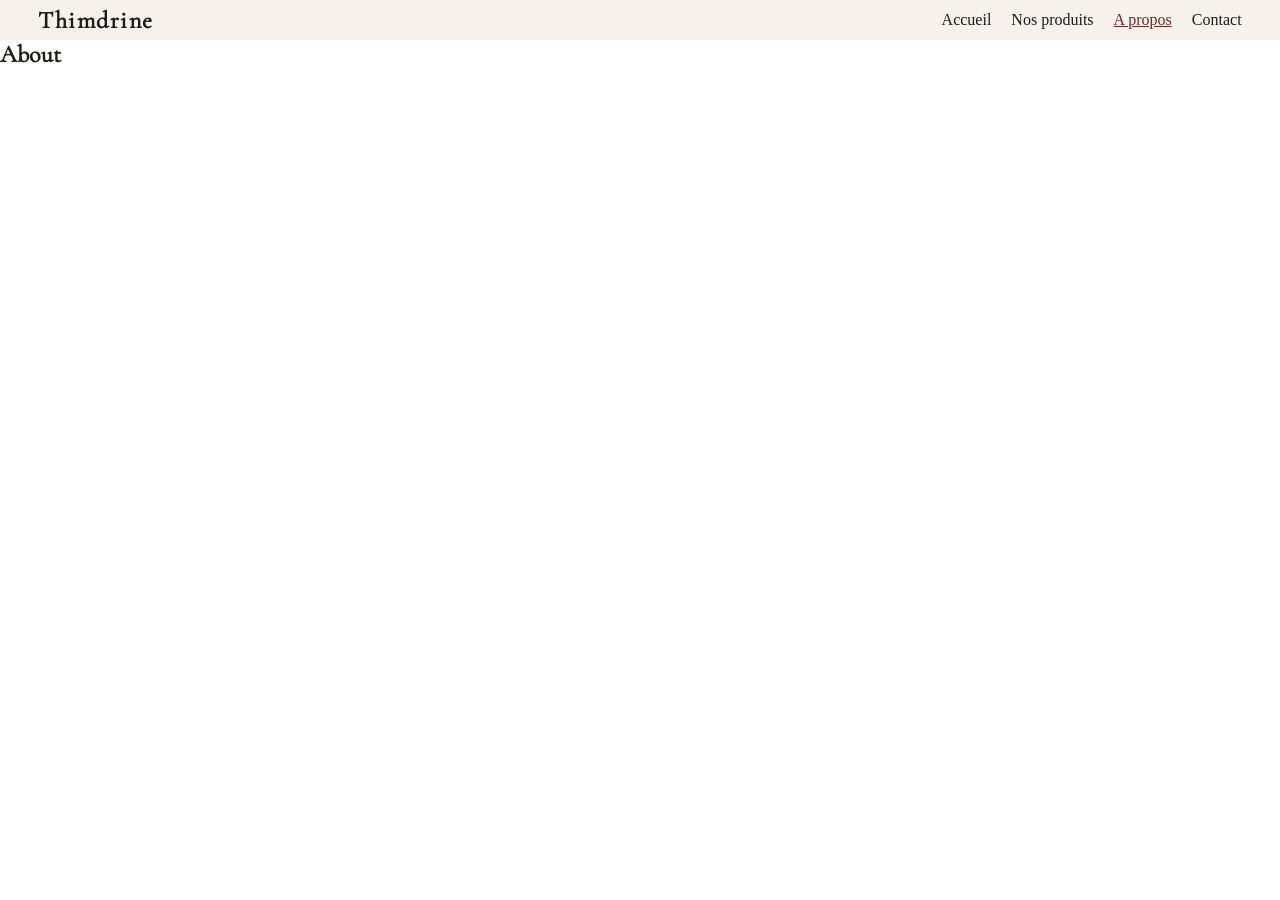
==== about/index.html @ e423322b "finish navigation" ====
<!DOCTYPE html>
<html lang="en">
<head>
    <meta charset="UTF-8">
    <meta name="viewport" content="width=device-width, initial-scale=1.0">
    <title>Thimdrine Coperative Depuis 1988.</title>
    <!-- global css-->
    <link rel="stylesheet" href="../css/global.css">

    <!-- shared css -->
    <link rel="stylesheet" href="../css/components/01-navbar.css">
    
    <!-- links css -->
</head>
<body>
    <header>
        <h2>Thimdrine</h2>
        <div class="links">
            <a class="link" href="/">Accueil</a>
            <a class="link" href="/products">Nos produits</a>
            <a class="link focused" href="/about">A propos</a>
            <a class="link" href="/contact">Contact</a>
        </div>
    </header>
    <main>
        <h2>About</h2>
    </main>
    <footer></footer>
</body>
</html>
---- css/global.css ----
@font-face {
  font-family: 'Cormorant Garamond';
  src: url('../assets/fonts/Cormorant_Garamond/CormorantGaramond-VariableFont_wght.ttf') format('truetype');
  font-weight: 400;
  font-style: normal;
  font-display: swap;
}

@font-face {
  font-family: 'Inter';
  src: url('../assets/fonts/Inter/Inter-VariableFont_opsz\,wght.ttf') format('truetype');
  font-weight: 700;
  font-style: normal;
  font-display: swap;
}

:root {
    --couleur-laine: #F6F2EB;
    --couleur-lie-de-vin: #6B2A28;
    --couleur-sauge: #8A9A7B;
    --couleur-terracotta: #B5603E;
    --couleur-nuit: #1F1B17;
    --couleur-taupe: #7A6F63;
    --couleur-filet: #D9D0C2;
    --couleur-avoine: #EDE6DA;
    --font-clean: 'Cormorant Garamond', serif;
    --font-normal: 'Inter', sans-serif;
}

* {
    box-sizing: border-box;
    margin: 0;
    padding: 0;
}

h1, h2, h3 {
    color: var(--couleur-nuit);
    font-family: var(--font-clean);
}

a {
    color: var(--couleur-nuit);
    text-decoration: none;
    transition: 0.2s ease;
}

a:hover {
    color: var(--couleur-lie-de-vin);
}

.button-filled {
    background: var(--couleur-lie-de-vin);
    color: var(--couleur-laine);
    font-family: var(--font-clean);
    font-weight: 100;
    text-transform: uppercase;
    border: none;
    letter-spacing: 2.5px;
    border: 1px solid var(--couleur-lie-de-vin);
    transition: all 0.2s linear;
}

.button-filled:hover {
    background: transparent;
    color: var(--couleur-lie-de-vin);
    font-weight: 800;
    border: 1px var(--couleur-lie-de-vin) solid;
    cursor: pointer;
}

.button-non-filled {
    background: transparent;
    color: var(--couleur-lie-de-vin);
    font-family: var(--font-clean);
    font-weight: 100;
    text-transform: uppercase;
    border: none;
    font-weight: 800;
    border: 1px var(--couleur-lie-de-vin) solid;
    letter-spacing: 2.5px;
    transition: all 0.2s linear;
}

.button-non-filled:hover {
    background: var(--couleur-lie-de-vin);
    color: var(--couleur-laine);
    font-weight: 100;
    cursor: pointer;
}

.button-a {
    background-color: transparent;
    text-decoration: underline;
    color: var(--couleur-lie-de-vin);
    font-family: var(--font-clean);
    font-weight: 100;
    text-transform: uppercase;
    border: none;
    font-weight: 800;
    letter-spacing: 2.5px;
    border: 1px transparent solid;
    transition: all 0.2s linear;
}

.button-a::after {
    content: " →";
}

.button-a:hover {
    cursor: pointer;
    letter-spacing: 1px;
    border: 1px var(--couleur-lie-de-vin) solid;
}
---- css/components/01-navbar.css ----
header {
    background: var(--couleur-laine);
    width: 100%;
    display: flex;
    align-items: center;
    justify-content: space-between;
    padding-inline: 3%;
    height: 40px;
    position: sticky;
    top: 0;
    z-index: 100;
}

header h2 {
    letter-spacing: 1.5px;
    transition: all 0.2s ease;
}

header h2:hover {
    color: var(--couleur-lie-de-vin);
    text-decoration: underline;
    letter-spacing: 1.5px;
    cursor: pointer;
}

header .links {
    display: flex;
    align-items: center;
    width: 300px;
    justify-content: space-between;
}

header .links .link:hover {
    color: var(--couleur-lie-de-vin);
    text-decoration: underline;
}

header .links .focused {
    color: var(--couleur-lie-de-vin);
    text-decoration: underline;
}
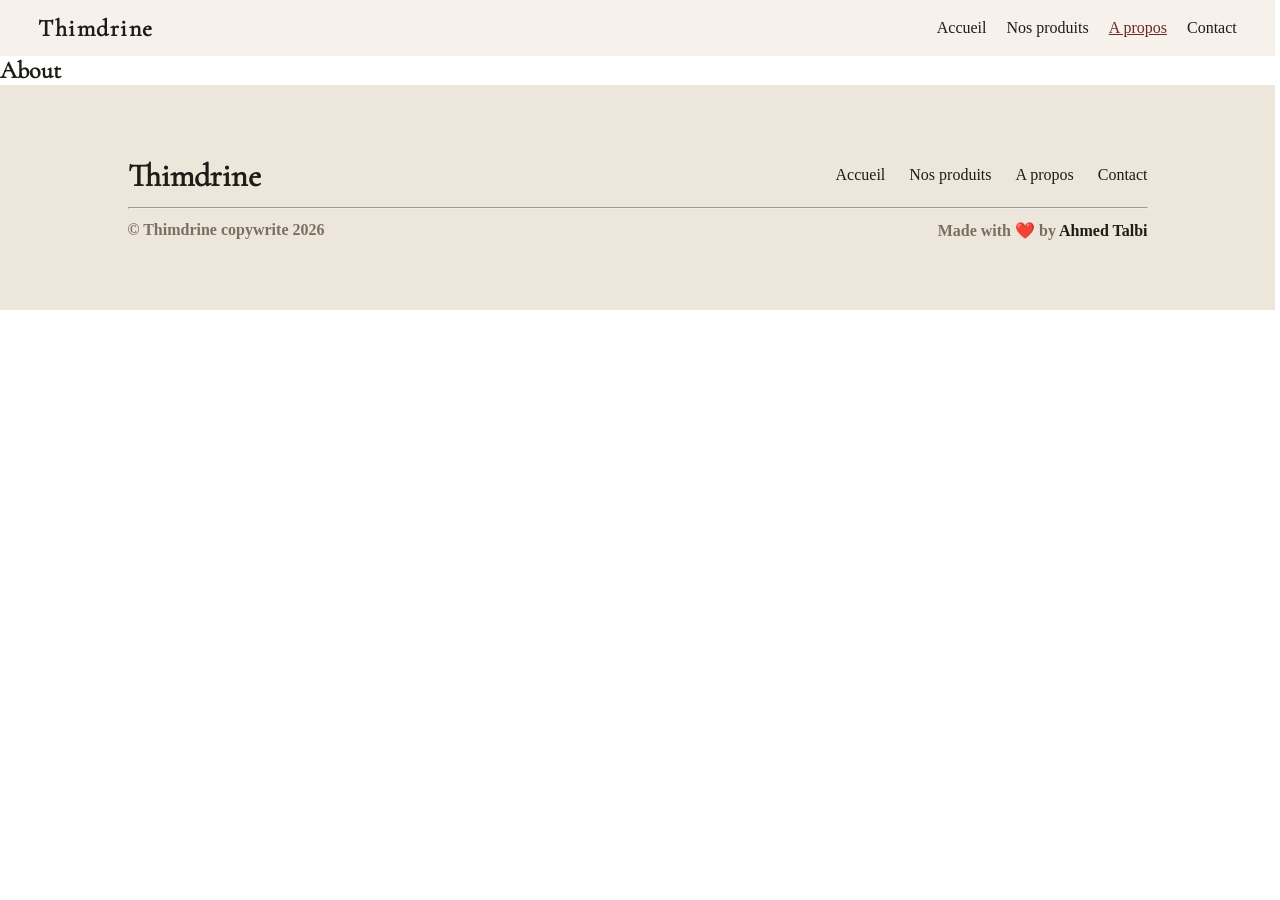
==== commit fff2b23f: "finsih accueil" ====
--- a/about/index.html
+++ b/about/index.html
@@ -6,6 +6,7 @@
     <title>Thimdrine Coperative Depuis 1988.</title>
     <!-- global css-->
     <link rel="stylesheet" href="../css/global.css">
+    <link rel="stylesheet" href="../css/components/02-footer.css">
 
     <!-- shared css -->
     <link rel="stylesheet" href="../css/components/01-navbar.css">
@@ -25,6 +26,23 @@
     <main>
         <h2>About</h2>
     </main>
-    <footer></footer>
+    <footer>
+        <div class="footer-container">
+            <div class="title-conainer">
+                <h1 class="logo">Thimdrine</h1>
+                <div class="links">
+                    <a class="link focused" href="/">Accueil</a>
+                    <a class="link" href="/products">Nos produits</a>
+                    <a class="link" href="/about">A propos</a>
+                    <a class="link" href="/contact">Contact</a>
+                </div>
+            </div>
+            <div class="hr"><hr></div>
+            <div class="copywrite">
+                <h4>© Thimdrine copywrite 2026</h4>
+                <h4>Made with ❤️ by <a href="https://github.com/ahtalbi">Ahmed Talbi</a></h4>
+            </div>
+        </div>
+    </footer>
 </body>
 </html>
--- a/css/global.css
+++ b/css/global.css
@@ -31,6 +31,23 @@
     box-sizing: border-box;
     margin: 0;
     padding: 0;
+}
+
+html {
+    scrollbar-gutter: stable;
+}
+
+::-webkit-scrollbar {
+  width: 5px;
+}
+
+::-webkit-scrollbar-track {
+  background: var(--couleur-terracotta);
+}
+
+::-webkit-scrollbar-thumb {
+  background: rgba(0, 0, 0, 0.5);
+  border-radius: 4px;
 }
 
 h1, h2, h3 {
--- a/css/components/02-footer.css
+++ b/css/components/02-footer.css
@@ -0,0 +1,39 @@
+footer {
+    height: 25vh;
+    background-color: var(--couleur-avoine);
+    padding-inline: 10%;
+    padding-block: 20px;
+    display: flex;
+    align-items: center;
+    justify-content: center;
+    width: 100%;
+}
+
+footer .footer-container {
+    width: 100%;
+    display: flex;
+    flex-direction: column;
+    gap: 12px;
+}
+
+footer .footer-container .title-conainer {
+    display: flex;
+    align-items: center;
+    justify-content: space-between;
+}
+
+
+footer .footer-container .copywrite {
+    display: flex;
+    align-items: center;
+    justify-content: space-between;
+}
+
+footer .footer-container .copywrite h4 {
+    color: var(--couleur-taupe);
+}
+
+footer .footer-container .title-conainer .links {
+    display: flex;
+    gap: 24px;
+}
--- a/css/components/01-navbar.css
+++ b/css/components/01-navbar.css
@@ -5,7 +5,7 @@
     align-items: center;
     justify-content: space-between;
     padding-inline: 3%;
-    height: 40px;
+    height: 56px;
     position: sticky;
     top: 0;
     z-index: 100;
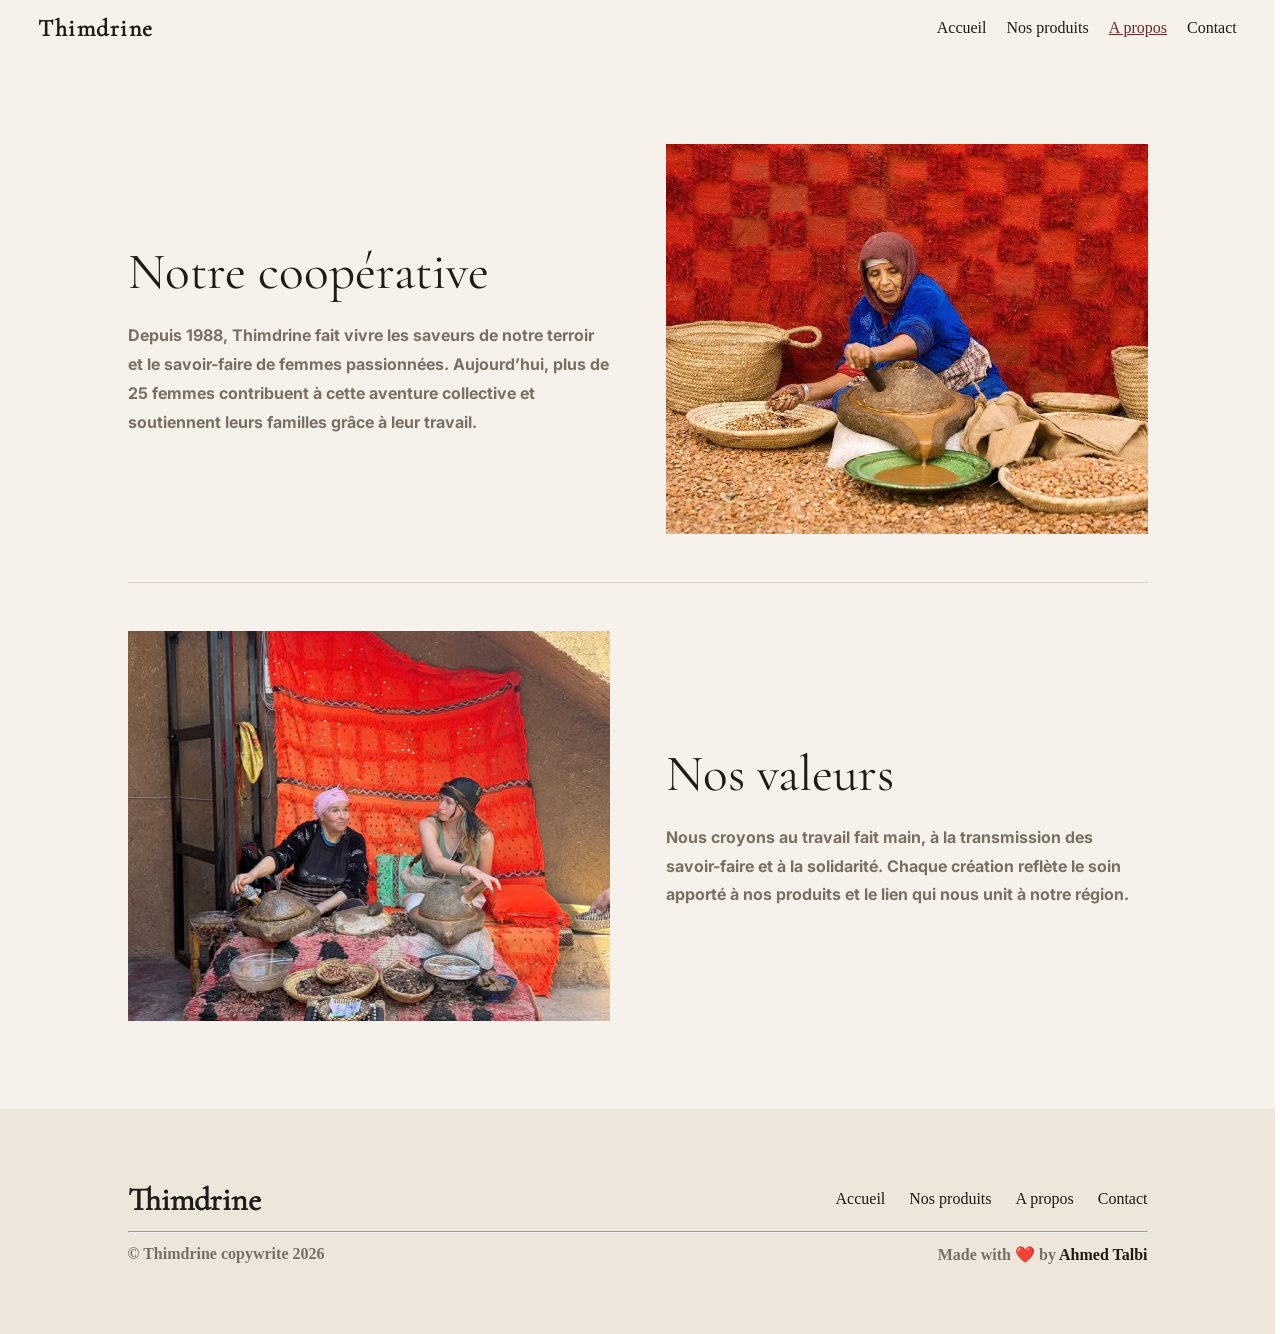
==== commit 37c60f22: "finir a propos" ====
--- a/about/index.html
+++ b/about/index.html
@@ -1,5 +1,5 @@
 <!DOCTYPE html>
-<html lang="en">
+<html lang="fr">
 <head>
     <meta charset="UTF-8">
     <meta name="viewport" content="width=device-width, initial-scale=1.0">
@@ -10,6 +10,7 @@
 
     <!-- shared css -->
     <link rel="stylesheet" href="../css/components/01-navbar.css">
+    <link rel="stylesheet" href="../css/about/about.css">
     
     <!-- links css -->
 </head>
@@ -24,16 +25,32 @@
         </div>
     </header>
     <main>
-        <h2>About</h2>
+        <div class="about-page">
+            <section class="about-section">
+                <div class="about-copy">
+                    <h1>Notre coopérative</h1>
+                    <p>Depuis 1988, Thimdrine fait vivre les saveurs de notre terroir et le savoir-faire de femmes passionnées. Aujourd’hui, plus de 25 femmes contribuent à cette aventure collective et soutiennent leurs familles grâce à leur travail.</p>
+                </div>
+                <img class="about-image" src="../assets/about/1image.png" alt="Les femmes de la coopérative Thimdrine">
+            </section>
+
+            <section class="about-section about-section-reverse">
+                <img class="about-image" src="../assets/about/2image.png" alt="Le travail artisanal réalisé à la coopérative">
+                <div class="about-copy">
+                    <h2>Nos valeurs</h2>
+                    <p>Nous croyons au travail fait main, à la transmission des savoir-faire et à la solidarité. Chaque création reflète le soin apporté à nos produits et le lien qui nous unit à notre région.</p>
+                </div>
+            </section>
+        </div>
     </main>
     <footer>
         <div class="footer-container">
             <div class="title-conainer">
                 <h1 class="logo">Thimdrine</h1>
                 <div class="links">
-                    <a class="link focused" href="/">Accueil</a>
+                    <a class="link" href="/">Accueil</a>
                     <a class="link" href="/products">Nos produits</a>
-                    <a class="link" href="/about">A propos</a>
+                    <a class="link focused" href="/about">A propos</a>
                     <a class="link" href="/contact">Contact</a>
                 </div>
             </div>
@@ -45,4 +62,4 @@
         </div>
     </footer>
 </body>
-</html>+</html>
--- a/css/about/about.css
+++ b/css/about/about.css
@@ -0,0 +1,50 @@
+.about-page {
+    padding: 64px 10%;
+    background: var(--couleur-laine);
+}
+
+.about-section {
+    display: grid;
+    grid-template-columns: repeat(2, minmax(0, 1fr));
+    align-items: center;
+    gap: 56px;
+    max-width: 1200px;
+    margin: 0 auto;
+    padding: 24px 0 48px;
+}
+
+.about-section + .about-section {
+    border-top: 1px solid var(--couleur-filet);
+    padding: 48px 0 24px;
+}
+
+.about-copy h1,
+.about-copy h2 {
+    margin-bottom: 18px;
+    font-size: clamp(2.3rem, 4vw, 3.5rem);
+    font-weight: 500;
+}
+
+.about-copy p {
+    max-width: 520px;
+    color: var(--couleur-taupe);
+    font: 400 1rem/1.8 var(--font-normal);
+}
+
+.about-image {
+    display: block;
+    width: 100%;
+    height: 390px;
+    object-fit: cover;
+}
+
+@media (max-width: 700px) {
+    .about-page { padding: 32px 6%; }
+    .about-section,
+    .about-section.about-section-reverse {
+        grid-template-columns: 1fr;
+        gap: 24px;
+        padding: 28px 0 36px;
+    }
+    .about-image { height: 300px; }
+}
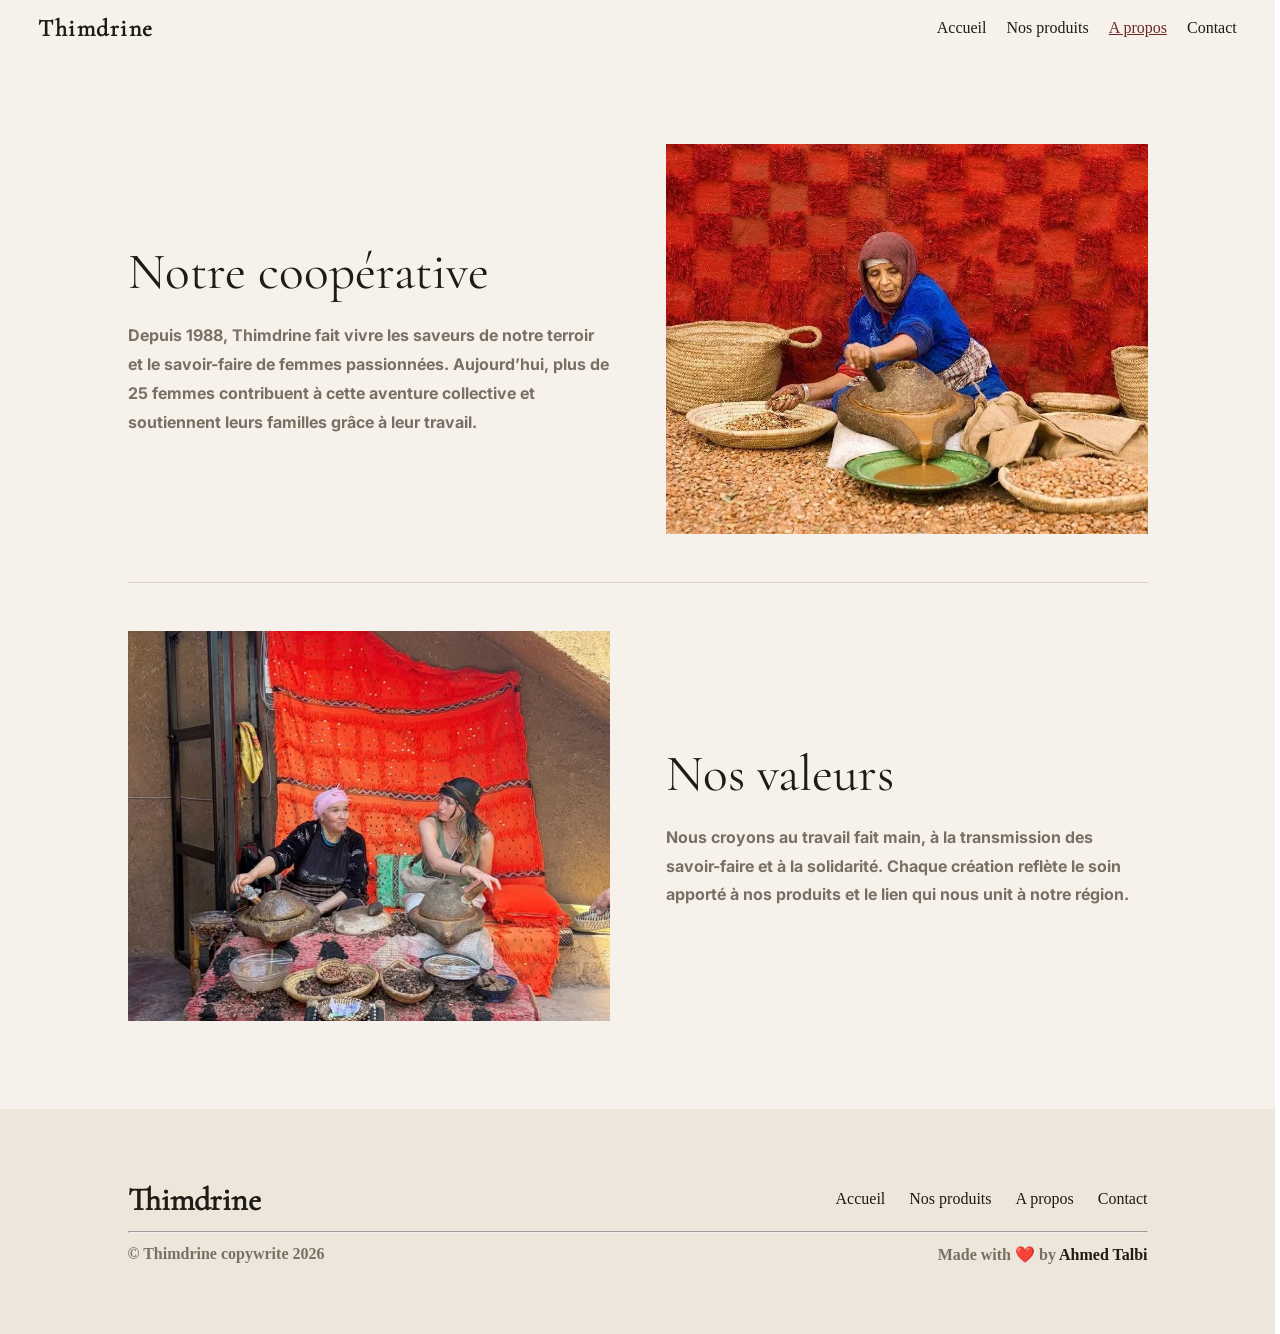
==== commit 801777be: "work better on the perfomance of the site" ====
--- a/about/index.html
+++ b/about/index.html
@@ -3,6 +3,7 @@
 <head>
     <meta charset="UTF-8">
     <meta name="viewport" content="width=device-width, initial-scale=1.0">
+    <link rel="icon" type="image/webp" href="../assets/logo.webp">
     <title>Thimdrine Coperative Depuis 1988.</title>
     <!-- global css-->
     <link rel="stylesheet" href="../css/global.css">
@@ -31,11 +32,11 @@
                     <h1>Notre coopérative</h1>
                     <p>Depuis 1988, Thimdrine fait vivre les saveurs de notre terroir et le savoir-faire de femmes passionnées. Aujourd’hui, plus de 25 femmes contribuent à cette aventure collective et soutiennent leurs familles grâce à leur travail.</p>
                 </div>
-                <img class="about-image" src="../assets/about/1image.png" alt="Les femmes de la coopérative Thimdrine">
+                <img class="about-image" src="../assets/about/1image.webp" alt="Les femmes de la coopérative Thimdrine">
             </section>
 
             <section class="about-section about-section-reverse">
-                <img class="about-image" src="../assets/about/2image.png" alt="Le travail artisanal réalisé à la coopérative">
+                <img class="about-image" src="../assets/about/2image.webp" alt="Le travail artisanal réalisé à la coopérative" loading="lazy">
                 <div class="about-copy">
                     <h2>Nos valeurs</h2>
                     <p>Nous croyons au travail fait main, à la transmission des savoir-faire et à la solidarité. Chaque création reflète le soin apporté à nos produits et le lien qui nous unit à notre région.</p>
--- a/css/about/about.css
+++ b/css/about/about.css
@@ -37,14 +37,3 @@
     height: 390px;
     object-fit: cover;
 }
-
-@media (max-width: 700px) {
-    .about-page { padding: 32px 6%; }
-    .about-section,
-    .about-section.about-section-reverse {
-        grid-template-columns: 1fr;
-        gap: 24px;
-        padding: 28px 0 36px;
-    }
-    .about-image { height: 300px; }
-}
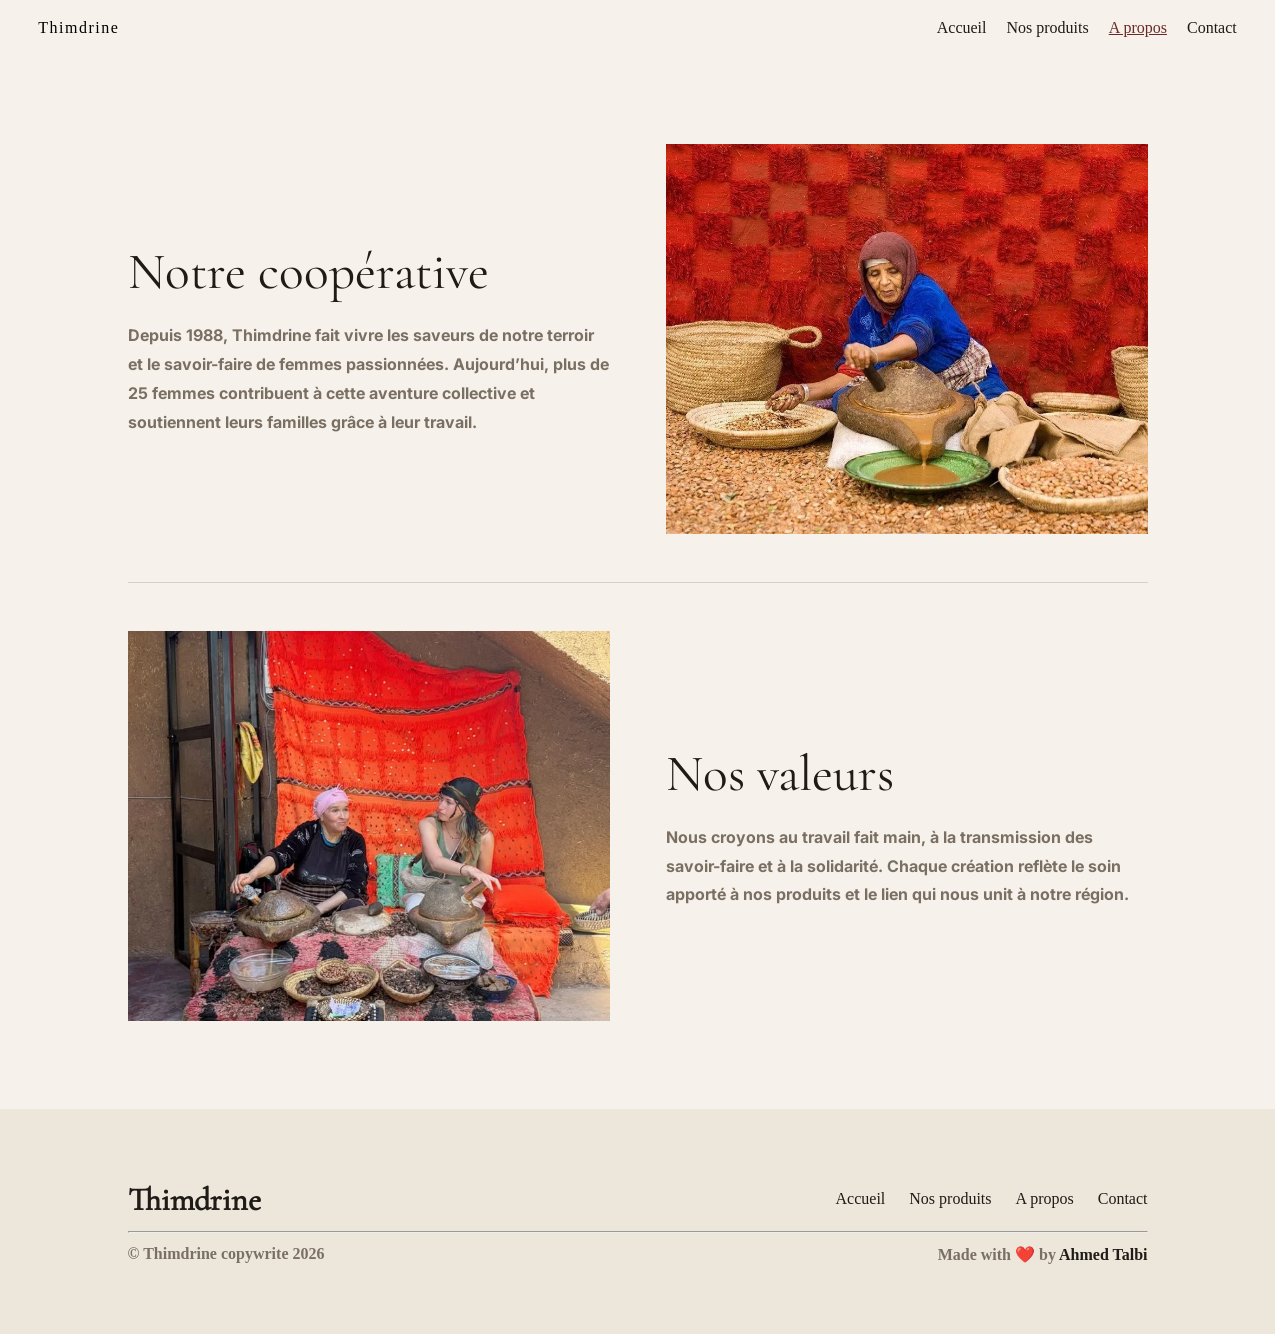
==== commit 68b3a71c: "seo add in it" ====
--- a/about/index.html
+++ b/about/index.html
@@ -3,8 +3,18 @@
 <head>
     <meta charset="UTF-8">
     <meta name="viewport" content="width=device-width, initial-scale=1.0">
-    <link rel="icon" type="image/webp" href="../assets/logo.webp">
-    <title>Thimdrine Coperative Depuis 1988.</title>
+    <link rel="icon" type="image/png" sizes="64x64" href="/favicon.png">
+    <meta name="theme-color" content="#F6F2EB">
+    <meta name="description" content="Depuis 1988, les femmes de la coopérative Thimdrine perpétuent le savoir-faire artisanal du terroir rifain.">
+    <link rel="canonical" href="https://thimdrine.vercel.app/about">
+    <meta property="og:type" content="website">
+    <meta property="og:locale" content="fr_FR">
+    <meta property="og:site_name" content="Thimdrine">
+    <meta property="og:title" content="Notre coopérative | Thimdrine depuis 1988">
+    <meta property="og:description" content="Découvrez l’histoire et les valeurs de la coopérative Thimdrine.">
+    <meta property="og:url" content="https://thimdrine.vercel.app/about">
+    <meta property="og:image" content="https://thimdrine.vercel.app/assets/acceuil/bg_hero.webp">
+    <title>Notre coopérative | Thimdrine depuis 1988</title>
     <!-- global css-->
     <link rel="stylesheet" href="../css/global.css">
     <link rel="stylesheet" href="../css/components/02-footer.css">
@@ -12,18 +22,18 @@
     <!-- shared css -->
     <link rel="stylesheet" href="../css/components/01-navbar.css">
     <link rel="stylesheet" href="../css/about/about.css">
-    
+
     <!-- links css -->
 </head>
 <body>
     <header>
-        <h2>Thimdrine</h2>
-        <div class="links">
+        <p class="site-name">Thimdrine</p>
+        <nav class="links" aria-label="Navigation principale">
             <a class="link" href="/">Accueil</a>
             <a class="link" href="/products">Nos produits</a>
-            <a class="link focused" href="/about">A propos</a>
+            <a class="link focused" href="/about" aria-current="page">A propos</a>
             <a class="link" href="/contact">Contact</a>
-        </div>
+        </nav>
     </header>
     <main>
         <div class="about-page">
@@ -47,13 +57,13 @@
     <footer>
         <div class="footer-container">
             <div class="title-conainer">
-                <h1 class="logo">Thimdrine</h1>
-                <div class="links">
+                <p class="logo">Thimdrine</p>
+                <nav class="links" aria-label="Navigation de pied de page">
                     <a class="link" href="/">Accueil</a>
                     <a class="link" href="/products">Nos produits</a>
-                    <a class="link focused" href="/about">A propos</a>
+                    <a class="link focused" href="/about" aria-current="page">A propos</a>
                     <a class="link" href="/contact">Contact</a>
-                </div>
+                </nav>
             </div>
             <div class="hr"><hr></div>
             <div class="copywrite">
--- a/css/components/02-footer.css
+++ b/css/components/02-footer.css
@@ -36,4 +36,9 @@
 footer .footer-container .title-conainer .links {
     display: flex;
     gap: 24px;
-}+}
+
+footer .footer-container .logo {
+    color: var(--couleur-nuit);
+    font: 700 2em var(--font-clean);
+}
--- a/css/components/01-navbar.css
+++ b/css/components/01-navbar.css
@@ -11,12 +11,12 @@
     z-index: 100;
 }
 
-header h2 {
+header .site-name {
     letter-spacing: 1.5px;
     transition: all 0.2s ease;
 }
 
-header h2:hover {
+header .site-name:hover {
     color: var(--couleur-lie-de-vin);
     text-decoration: underline;
     letter-spacing: 1.5px;
@@ -38,4 +38,4 @@
 header .links .focused {
     color: var(--couleur-lie-de-vin);
     text-decoration: underline;
-}+}
